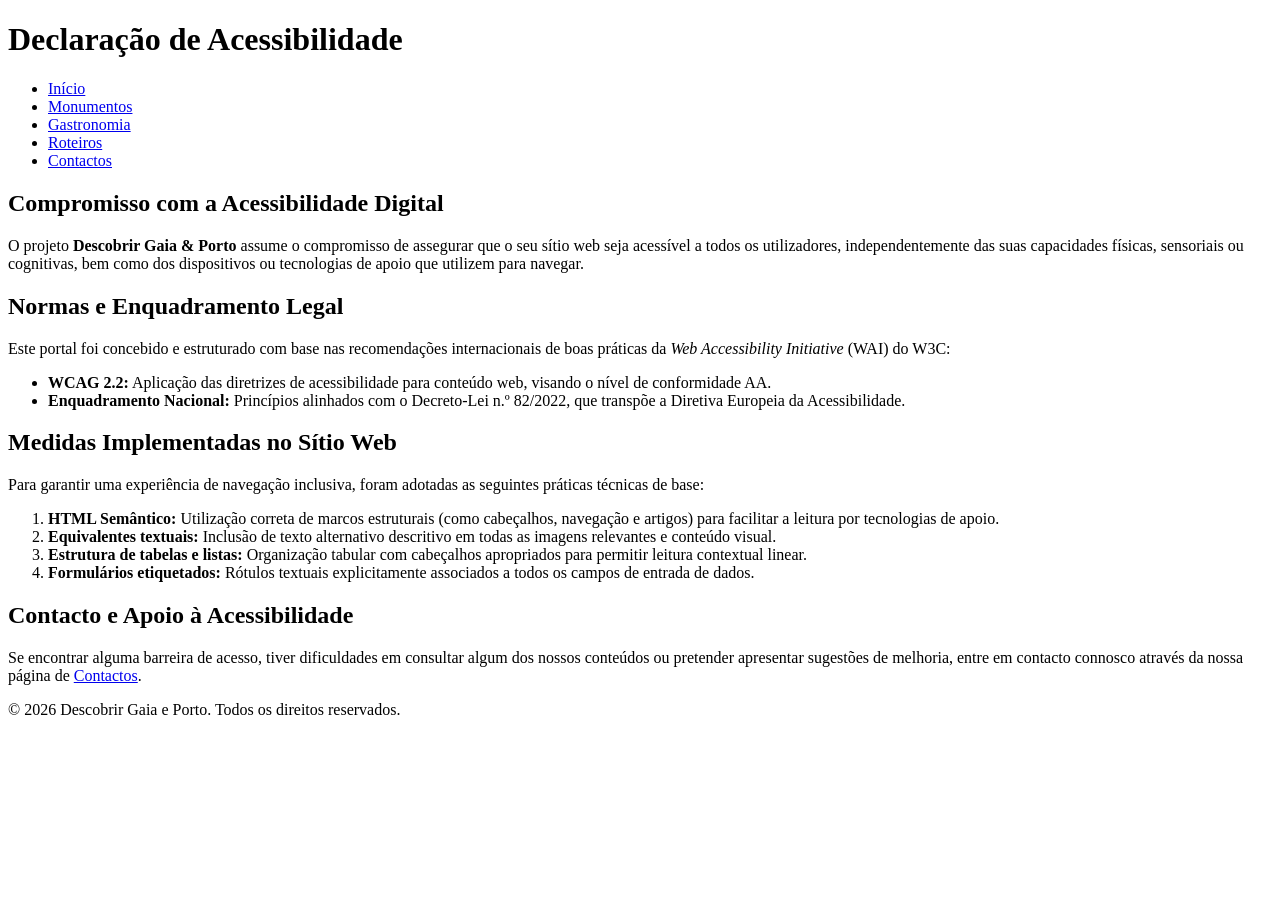
==== acessibilidade.html @ b3b3a908 ""Atualização das páginas"" ====
<!DOCTYPE html>
<html lang="pt">
<head>
  <meta charset="UTF-8">
  <meta name="viewport" content="width=device-width, initial-scale=1.0">
  <title>Descobrir Gaia e Porto - Declaração de Acessibilidade</title>
</head>
<body>

  <!-- Cabecalho principal e navegacao global -->
  <header>
    <h1>Declaração de Acessibilidade</h1>
    <nav>
      <ul>
        <li><a href="index.html">Início</a></li>
        <li><a href="monumentos.html">Monumentos</a></li>
        <li><a href="gastronomia.html">Gastronomia</a></li>
        <li><a href="roteiros.html">Roteiros</a></li>
        <li><a href="contactos.html">Contactos</a></li>
      </ul>
    </nav>
  </header>

  <!-- Conteudo principal da pagina -->
  <main>

    
    <section>
      <h2>Compromisso com a Acessibilidade Digital</h2>
      <p>
        O projeto <strong>Descobrir Gaia &amp; Porto</strong> assume o compromisso de assegurar
        que o seu sítio web seja acessível a todos os utilizadores, independentemente das suas
        capacidades físicas, sensoriais ou cognitivas, bem como dos dispositivos ou tecnologias
        de apoio que utilizem para navegar.
      </p>
    </section>

    <!-- Normas e Enquadramento Legal -->
    <article>
      <h2>Normas e Enquadramento Legal</h2>
      <p>
        Este portal foi concebido e estruturado com base nas recomendações internacionais
        de boas práticas da <em>Web Accessibility Initiative</em> (WAI) do W3C:
      </p>
      <ul>
        <li><strong>WCAG 2.2:</strong> Aplicação das diretrizes de acessibilidade para conteúdo web, visando o nível de conformidade AA.</li>
        <li><strong>Enquadramento Nacional:</strong> Princípios alinhados com o Decreto-Lei n.º 82/2022, que transpõe a Diretiva Europeia da Acessibilidade.</li>
      </ul>
    </article>

    <!-- Medidas tecnicas -->
    <article>
      <h2>Medidas Implementadas no Sítio Web</h2>
      <p>
        Para garantir uma experiência de navegação inclusiva, foram adotadas as seguintes práticas técnicas de base:
      </p>
      <ol>
        <li><strong>HTML Semântico:</strong> Utilização correta de marcos estruturais (como cabeçalhos, navegação e artigos) para facilitar a leitura por tecnologias de apoio.</li>
        <li><strong>Equivalentes textuais:</strong> Inclusão de texto alternativo descritivo em todas as imagens relevantes e conteúdo visual.</li>
        <li><strong>Estrutura de tabelas e listas:</strong> Organização tabular com cabeçalhos apropriados para permitir leitura contextual linear.</li>
        <li><strong>Formulários etiquetados:</strong> Rótulos textuais explicitamente associados a todos os campos de entrada de dados.</li>
      </ol>
    </article>

    <!-- Contactos -->
    <section>
      <h2>Contacto e Apoio à Acessibilidade</h2>
      <p>
        Se encontrar alguma barreira de acesso, tiver dificuldades em consultar algum dos nossos
        conteúdos ou pretender apresentar sugestões de melhoria, entre em contacto connosco
        através da nossa página de <a href="contactos.html">Contactos</a>.
      </p>
    </section>

  </main>

  <!-- Rodape do site -->
  <footer>
    <p>&copy; 2026 Descobrir Gaia e Porto. Todos os direitos reservados.</p>
  </footer>

</body>
</html>
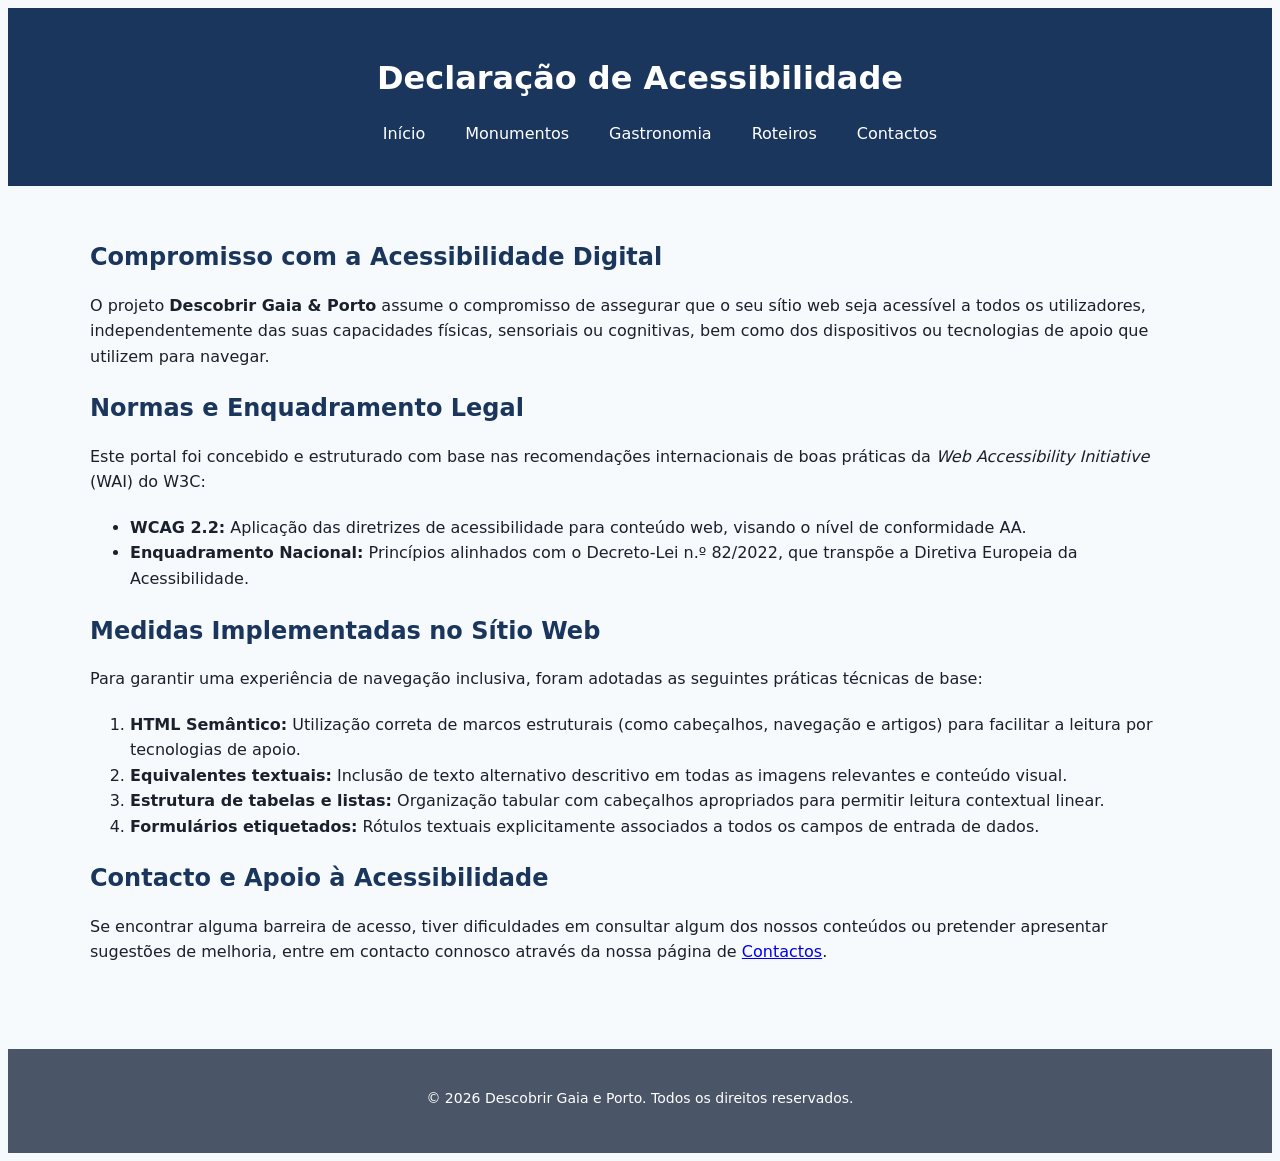
==== commit 2db9e518: ""criação da página estilos.css"" ====
--- a/acessibilidade.html
+++ b/acessibilidade.html
@@ -4,6 +4,7 @@
   <meta charset="UTF-8">
   <meta name="viewport" content="width=device-width, initial-scale=1.0">
   <title>Descobrir Gaia e Porto - Declaração de Acessibilidade</title>
+  <link rel="stylesheet" href="estilos.css">
 </head>
 <body>
 
--- a/estilos.css
+++ b/estilos.css
@@ -0,0 +1,177 @@
+/* 
+   Descobrir Gaia & Porto — Folha de Estilos Principal 
+   Etapa 3 (E3) — CSS Base, Identidade Visual e Acessibilidade
+*/
+
+/* 1. Variáveis Globais (:root) — Paleta de Cores e Tipografia */
+:root {
+  --cor-primaria: #1A365D;      /* Azul Douro */
+  --cor-secundaria: #975A16;    /* Dourado Vinho do Porto */
+  --cor-fundo: #F7FAFC;         /* Fundo Neutro Suave */
+  --cor-texto: #1A202C;         /* Grafite Escuro */
+  --cor-granito: #4A5568;       /* Cinzento Granito */
+  --cor-branca: #FFFFFF;        /* Branco Puro */
+  
+  --fonte-principal: system-ui, -apple-system, "Segoe UI", Roboto, Arial, sans-serif;
+  --raio-borda: 12px;           /* Cantos arredondados */
+}
+
+/* 2. Reset Básico e Estrutura Geral (Regras 1 a 3) */
+*⁠ {
+  box-sizing: border-box;
+  margin: 0;
+  padding: 0;
+}
+
+body {
+  font-family: var(--fonte-principal);
+  background-color: var(--cor-fundo);
+  color: var(--cor-texto);
+  line-height: 1.6;
+}
+
+main {
+  max-width: 1100px;
+  margin: 0 auto;
+  padding: 2rem 1rem;
+}
+
+/* 3. Cabeçalho e Navegação Global (Regras 4 a 7) */
+header {
+  background-color: var(--cor-primaria);
+  color: var(--cor-branca);
+  padding: 1.5rem 1rem;
+  text-align: center;
+}
+
+nav ul {
+  list-style: none;
+  display: flex;
+  justify-content: center;
+  gap: 1.5rem;
+  margin-top: 1rem;
+  flex-wrap: wrap;
+}
+
+nav a {
+  color: var(--cor-branca);
+  text-decoration: none;
+  font-weight: 500;
+  padding: 0.25rem 0.5rem;
+  transition: color 0.2s ease, border-color 0.2s ease;
+}
+
+nav a:hover,
+nav a:focus {
+  color: var(--cor-branca);
+  border-bottom: 2px solid var(--cor-secundaria);
+}
+
+/* 4. Tipografia e Títulos (Regras 8 a 10) */
+h1 {
+  font-size: 2rem;
+  margin-bottom: 0.5rem;
+}
+
+h2 {
+  font-size: 1.5rem;
+  color: var(--cor-primaria);
+  margin-bottom: 1rem;
+}
+
+p {
+  margin-bottom: 1.25rem;
+}
+
+/* 5. Elementos Multimédia e Imagens (Regra 11) */
+img {
+  max-width: 100%;
+  height: auto;
+  display: block;
+  border-radius: var(--raio-borda);
+  box-shadow: 0 4px 12px rgba(0, 0, 0, 0.12);
+  margin: 1.5rem auto;
+}
+
+/* 6. Tabelas de Conteúdo (Regras 12 e 13) */
+
+caption {
+  font-size: 1.5rem;
+  display: table-caption;
+  text-align: -webkit-center;
+  unicode-bidi: isolate;
+}
+
+
+table {
+  width: 100%;
+  border-collapse: collapse;
+  margin: 1.5rem 0;
+  background-color: var(--cor-branca);
+  border-radius: var(--raio-borda);
+  overflow: hidden;
+}
+
+th, td {
+  padding: 0.75rem 1rem;
+  text-align: left;
+  border-bottom: 1px solid #E2E8F0;
+}
+
+th {
+  background-color: var(--cor-primaria);
+  color: var(--cor-branca);
+}
+
+/* 7. Formulários e Acessibilidade de Foco (Regras 14 a 16) */
+form {
+  background-color: var(--cor-branca);
+  padding: 1.5rem;
+  border-radius: var(--raio-borda);
+  margin: 1.5rem 0;
+}
+
+input, select, textarea, button {
+  font-family: inherit;
+  font-size: 1rem;
+  padding: 0.5rem 0.75rem;
+  border: 1px solid var(--cor-granito);
+  border-radius: 6px;
+  width: 100%;
+  margin-top: 0.25rem;
+  margin-bottom: 1rem;
+}
+
+/* Indicador de foco nítido para navegação por teclado (WCAG 2.2) */
+input:focus, select:focus, textarea:focus, button:focus, a:focus {
+  outline: 2px solid var(--cor-primaria);
+  outline-offset: 2px;
+}
+
+button {
+  background-color: var(--cor-primaria);
+  color: var(--cor-branca);
+  border: none;
+  font-weight: 600;
+  cursor: pointer;
+  transition: opacity 0.2s ease;
+}
+
+button:hover {
+  opacity: 0.9;
+}
+
+/* 8. Rodapé (Regra 17) */
+footer {
+  background-color: var(--cor-granito);
+  color: var(--cor-branca);
+  text-align: center;
+  padding: 1.5rem 1rem;
+  font-size: 0.875rem;
+  margin-top: 2rem;
+}
+
+footer a {
+  color: var(--cor-branca);
+  text-decoration: underline;
+}
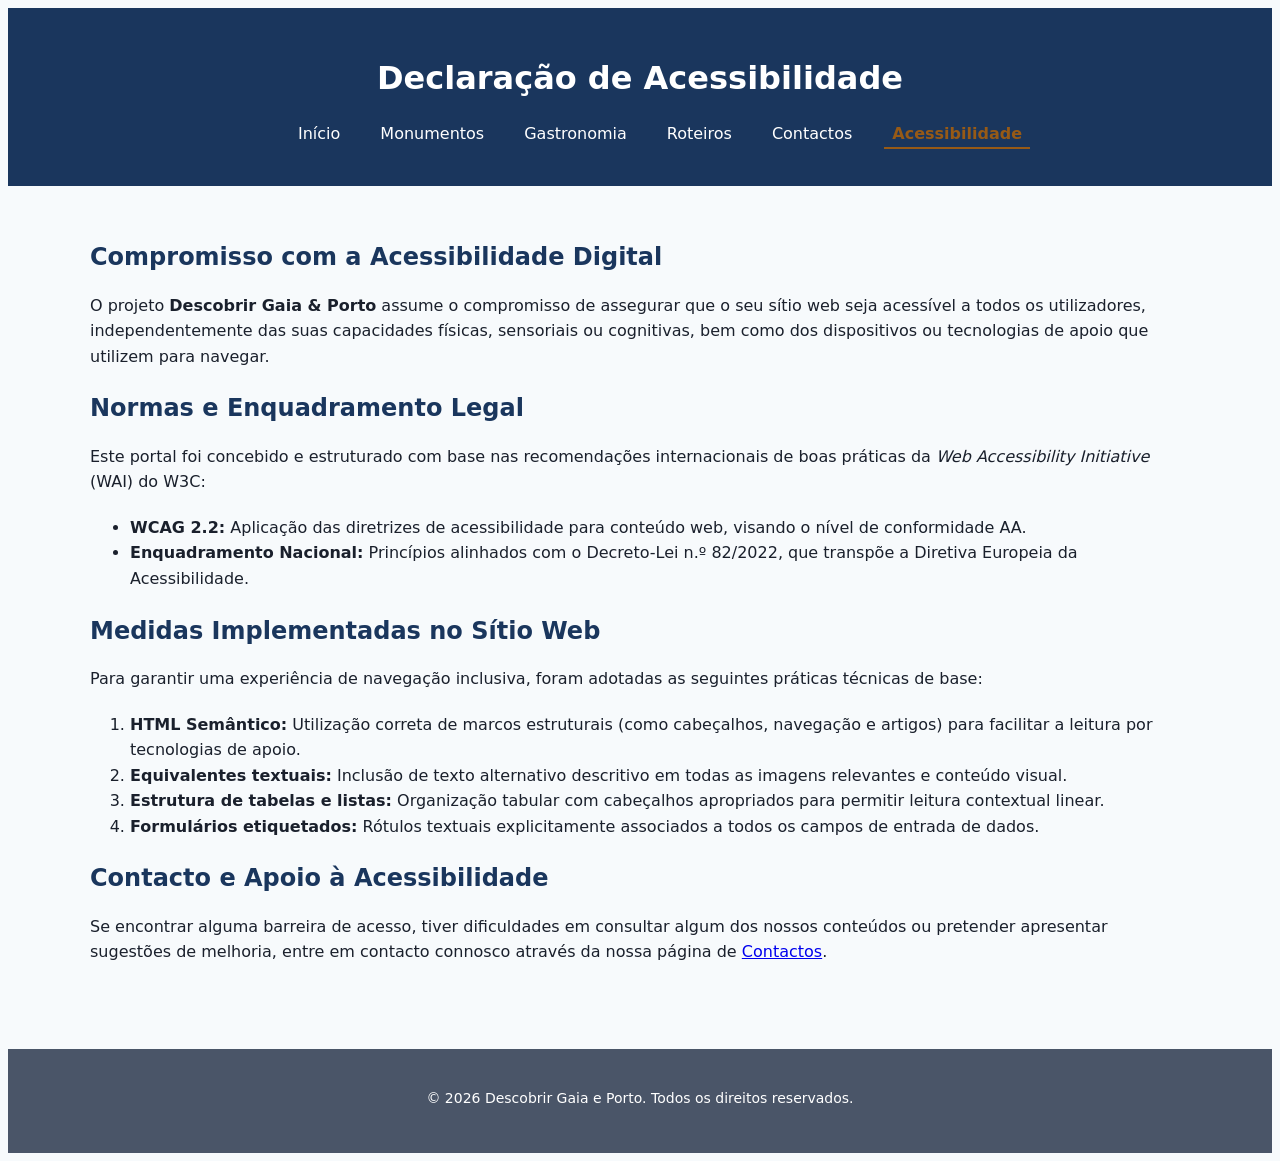
==== commit 89ec8f35: ""alterações nas páginas"" ====
--- a/acessibilidade.html
+++ b/acessibilidade.html
@@ -18,6 +18,7 @@
         <li><a href="gastronomia.html">Gastronomia</a></li>
         <li><a href="roteiros.html">Roteiros</a></li>
         <li><a href="contactos.html">Contactos</a></li>
+        <li><a href="acessibilidade.html" class="ativo" aria-current="page">Acessibilidade</a></li>
       </ul>
     </nav>
   </header>
--- a/estilos.css
+++ b/estilos.css
@@ -64,6 +64,11 @@
 nav a:hover,
 nav a:focus {
   color: var(--cor-branca);
+  border-bottom: 2px solid var(--cor-secundaria);
+}
+nav a.ativo {
+  color: var(--cor-secundaria);
+  font-weight: 700;
   border-bottom: 2px solid var(--cor-secundaria);
 }
 
@@ -148,6 +153,16 @@
   outline-offset: 2px;
 }
 
+input[type="checkbox"] {
+    width: auto;
+    margin-top: 0;
+    margin-right: 0.5rem;
+    margin-bottom: 0;
+    vertical-align: middle;
+    display: inline-block;
+}
+
+
 button {
   background-color: var(--cor-primaria);
   color: var(--cor-branca);
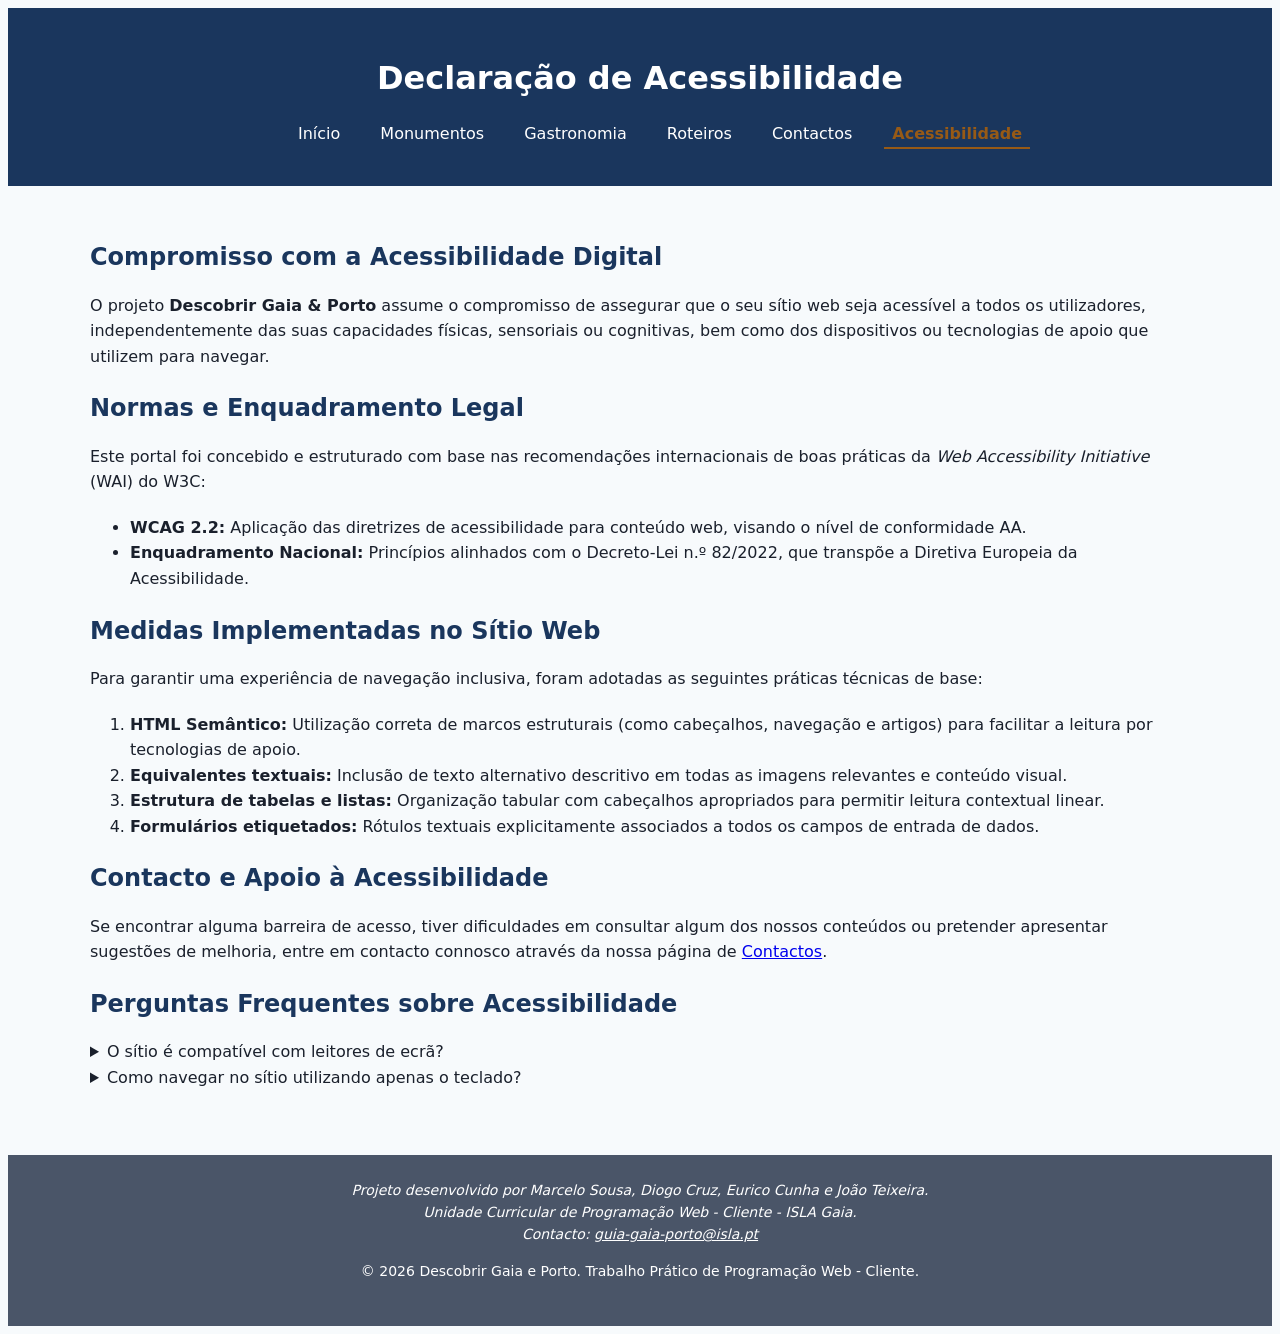
==== commit 69408c50: ""adição de elementos semânticos HTML"" ====
--- a/acessibilidade.html
+++ b/acessibilidade.html
@@ -8,7 +8,7 @@
 </head>
 <body>
 
-  <!-- Cabecalho principal e navegacao global -->
+  
   <header>
     <h1>Declaração de Acessibilidade</h1>
     <nav>
@@ -23,7 +23,7 @@
     </nav>
   </header>
 
-  <!-- Conteudo principal da pagina -->
+  
   <main>
 
     
@@ -37,7 +37,7 @@
       </p>
     </section>
 
-    <!-- Normas e Enquadramento Legal -->
+    
     <article>
       <h2>Normas e Enquadramento Legal</h2>
       <p>
@@ -74,11 +74,30 @@
       </p>
     </section>
 
+    <section>
+      <h2>Perguntas Frequentes sobre Acessibilidade</h2>
+  
+      <details>
+      <summary>O sítio é compatível com leitores de ecrã?</summary>
+      <p>Sim, todo o código foi estruturado com marcação semântica HTML5 e atributos ARIA para garantir leitura por tecnologias de apoio.</p>
+      </details>
+
+      <details>
+      <summary>Como navegar no sítio utilizando apenas o teclado?</summary>
+      <p>Utilize a tecla <kbd>Tab</kbd> para avançar entre links e botões, <kbd>Shift</kbd> + <kbd>Tab</kbd> para recuar e <kbd>Enter</kbd> para ativar.</p>
+      </details>
+    </section>
+
   </main>
 
-  <!-- Rodape do site -->
+  
   <footer>
-    <p>&copy; 2026 Descobrir Gaia e Porto. Todos os direitos reservados.</p>
+        <address>
+            Projeto desenvolvido por Marcelo Sousa, Diogo Cruz, Eurico Cunha e João Teixeira.<br>
+            Unidade Curricular de Programação Web - Cliente - ISLA Gaia.<br>
+            Contacto: <a href="mailto:guia-gaia-porto@isla.pt">guia-gaia-porto@isla.pt</a>
+        </address>
+        <p>&copy; 2026 Descobrir Gaia e Porto. Trabalho Prático de Programação Web - Cliente.</p>
   </footer>
 
 </body>
--- a/estilos.css
+++ b/estilos.css
@@ -17,7 +17,7 @@
 }
 
 /* 2. Reset Básico e Estrutura Geral (Regras 1 a 3) */
-*⁠ {
+* ⁠{
   box-sizing: border-box;
   margin: 0;
   padding: 0;
@@ -103,7 +103,7 @@
 caption {
   font-size: 1.5rem;
   display: table-caption;
-  text-align: -webkit-center;
+  text-align: center;
   unicode-bidi: isolate;
 }
 
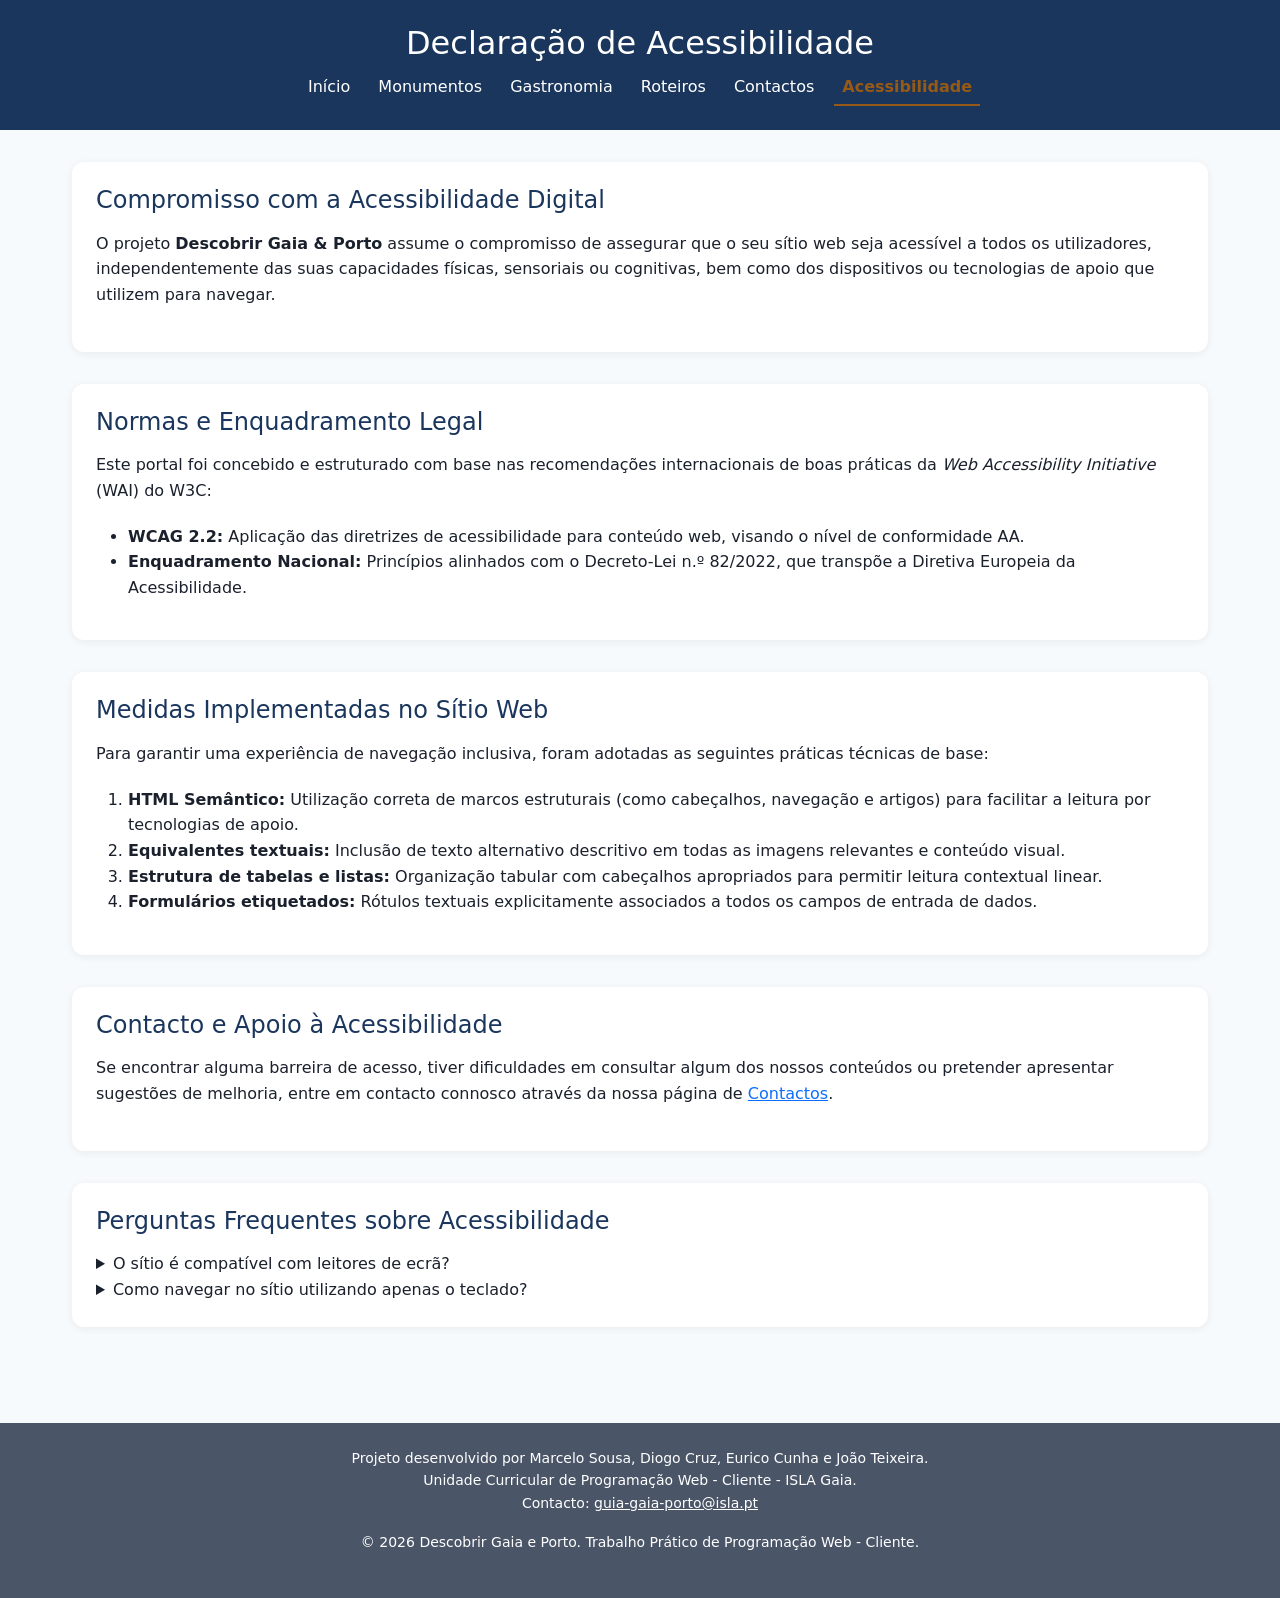
==== commit 467beb41: ""introdução do BootStrap e aplicação da grelha no monumentos e index.html"" ====
--- a/acessibilidade.html
+++ b/acessibilidade.html
@@ -4,7 +4,13 @@
   <meta charset="UTF-8">
   <meta name="viewport" content="width=device-width, initial-scale=1.0">
   <title>Descobrir Gaia e Porto - Declaração de Acessibilidade</title>
+
+  <!-- 1. CSS Oficial do Bootstrap v5.3.3 -->
+  <link href="https://cdn.jsdelivr.net/npm/bootstrap@5.3.3/dist/css/bootstrap.min.css" rel="stylesheet" integrity="sha384-QWTKZyjpPEjISv5WaRU9OFeRpok6YctnYmDr5pNlyT2bRjXh0JMhjY6hW+ALEwIH" crossorigin="anonymous">
+
+  <!-- 2. O vosso CSS original e o futuro ficheiro de personalização do Marcelo -->
   <link rel="stylesheet" href="estilos.css">
+  <link rel="stylesheet" href="bootstrap.css">
 </head>
 <body>
 
@@ -99,6 +105,9 @@
         </address>
         <p>&copy; 2026 Descobrir Gaia e Porto. Trabalho Prático de Programação Web - Cliente.</p>
   </footer>
-
+  <!-- JS Oficial do Bootstrap v5.3.3 -->
+  <script 
+    src="https://cdn.jsdelivr.net/npm/bootstrap@5.3.3/dist/js/bootstrap.bundle.min.js" integrity="sha384-YvpcrYf0tY3lHB60NNkmXc5s9fDVZLESaAA55NDzOxhy9GkcIdslK1eN7N6jIeHz" crossorigin="anonymous">
+  </script>
 </body>
 </html>
--- a/estilos.css
+++ b/estilos.css
@@ -23,6 +23,15 @@
   padding: 0;
 }
 
+/* Espaçamento consistente para secções e artigos */
+section, article {
+  margin-bottom: 2rem;
+  padding: 1.5rem;
+  background-color: var(--cor-branca);
+  border-radius: var(--raio-borda);
+  box-shadow: 0 2px 8px rgba(0, 0, 0, 0.06);
+}
+
 body {
   font-family: var(--fonte-principal);
   background-color: var(--cor-fundo);
@@ -70,6 +79,32 @@
   color: var(--cor-secundaria);
   font-weight: 700;
   border-bottom: 2px solid var(--cor-secundaria);
+}
+
+/* Personalização da Caixa do Índice do Artigo */
+nav[aria-label="Índice do Artigo"] {
+  background-color: #F8FAFC;         /* Fundo cinza muito claro */
+  padding: 1.25rem 1.5rem;
+  border-left: 4px solid var(--cor-primaria); /* Barra lateral a Azul Douro */
+  border-radius: 6px;
+  margin: 1.5rem 0;
+}
+
+nav[aria-label="Índice do Artigo"] h3 {
+  color: var(--cor-primaria);       /* Azul Douro #1A365D */
+  margin-bottom: 0.75rem;
+}
+
+nav[aria-label="Índice do Artigo"] ol li a {
+  color: var(--cor-primaria);       /* Cor das ligações do índice */
+  text-decoration: none;
+  font-weight: 500;
+}
+
+nav[aria-label="Índice do Artigo"] ol li a:hover,
+nav[aria-label="Índice do Artigo"] ol li a:focus {
+  color: #975A16;                   /* Dourado ao passar o rato ou focar */
+  text-decoration: underline;
 }
 
 /* 4. Tipografia e Títulos (Regras 8 a 10) */
@@ -109,73 +144,142 @@
 
 
 table {
-  width: 100%;
-  border-collapse: collapse;
+ width: 100%;
+  border-collapse: separate;
+  border-spacing: 0;
   margin: 1.5rem 0;
   background-color: var(--cor-branca);
   border-radius: var(--raio-borda);
   overflow: hidden;
+  box-shadow: 0 2px 8px rgba(0, 0, 0, 0.08);
 }
 
 th, td {
-  padding: 0.75rem 1rem;
+  padding: 1rem 1.25rem;
   text-align: left;
   border-bottom: 1px solid #E2E8F0;
 }
 
 th {
-  background-color: var(--cor-primaria);
-  color: var(--cor-branca);
+  background-color: var(--cor-primaria); /* Azul Douro #1A365D */
+  color: var(--cor-branca);
+  font-weight: 600;
+  text-transform: uppercase;
+  font-size: 0.875rem;
+  letter-spacing: 0.05em;
+}
+
+/* Efeito Zébra alternado para facilitar a leitura */
+tbody tr:nth-child(even) {
+  background-color: #F8FAFC;
+}
+
+/* Destaque ao passar o rato na tabela */
+tbody tr:hover {
+  background-color: #EDF2F7;
+}
+
+/* Retira a borda do último elemento */
+tbody tr:last-child td {
+  border-bottom: none;
 }
 
 /* 7. Formulários e Acessibilidade de Foco (Regras 14 a 16) */
 form {
+  max-width: 900px;           
+  margin: 2rem auto;          /* Centra na página */
+  padding: 1.5rem 2rem;       /* Reduz a margem/espaço interno */
   background-color: var(--cor-branca);
-  padding: 1.5rem;
   border-radius: var(--raio-borda);
-  margin: 1.5rem 0;
-}
-
-input, select, textarea, button {
+  border: 1px solid #E2E8F0;
+  box-shadow: 0 4px 12px rgba(0, 0, 0, 0.05);
+}
+
+/* Espaçamento uniforme entre rótulos e campos */
+form label {
+  display: block;
+  font-weight: 600;
+  color: var(--cor-primaria);
+  margin-top: 1rem;           /* Distância constante em relação ao campo anterior */
+  margin-bottom: 0.35rem;     /* Distância constante em relação à caixa de texto abaixo */
+}
+
+/* Garante que o primeiro label não ganha margem no topo */
+form label:first-of-type {
+  margin-top: 0;
+}
+
+/* Caixas de texto e seleções com 100% de largura */
+input[type="text"],
+input[type="email"],
+input[type="tel"],
+input[type="date"],
+input[type="number"],
+select,
+textarea {
+  width: 100%;
+  box-sizing: border-box;
+  padding: 0.65rem 0.85rem;
   font-family: inherit;
   font-size: 1rem;
-  padding: 0.5rem 0.75rem;
-  border: 1px solid var(--cor-granito);
-  border-radius: 6px;
-  width: 100%;
-  margin-top: 0.25rem;
-  margin-bottom: 1rem;
-}
-
-/* Indicador de foco nítido para navegação por teclado (WCAG 2.2) */
-input:focus, select:focus, textarea:focus, button:focus, a:focus {
+  border: 2px solid #CBD5E0;
+  border-radius: 8px;
+  background-color: var(--cor-fundo);
+  color: var(--cor-texto);
+  margin-bottom: 0;           /* Espaçamento gerido apenas pelas margens do label */
+  transition: border-color 0.2s ease, box-shadow 0.2s ease;
+}
+/* Foco interativo e acessível (WCAG 2.2) */
+input:focus,
+select:focus,
+textarea:focus {
+  border-color: var(--cor-primaria);
   outline: 2px solid var(--cor-primaria);
   outline-offset: 2px;
-}
-
-input[type="checkbox"] {
-    width: auto;
-    margin-top: 0;
-    margin-right: 0.5rem;
-    margin-bottom: 0;
-    vertical-align: middle;
-    display: inline-block;
-}
-
-
-button {
+  background-color: var(--cor-branca);
+}
+
+/* Botão de envio formatado com a cor primária */
+button, input[type="submit"] {
+  display: inline-block;
   background-color: var(--cor-primaria);
   color: var(--cor-branca);
+  font-weight: 700;
+  padding: 0.85rem 1.75rem;
   border: none;
-  font-weight: 600;
+  border-radius: 8px;
   cursor: pointer;
-  transition: opacity 0.2s ease;
-}
-
-button:hover {
-  opacity: 0.9;
-}
-
+  font-size: 1rem;
+  transition: background-color 0.2s ease, transform 0.1s ease;
+}
+
+button:hover, input[type="submit"]:hover {
+  background-color: #102A43; /* Tom de azul ligeiramente mais escuro */
+}
+
+button:active, input[type="submit"]:active {
+  transform: scale(0.98);
+}
+/* Força a checkbox e o texto a ficarem na mesma linha horizontal */
+form label.campo-checkbox {
+  display: flex !important;       /* Garante alinhamento na mesma linha */
+  flex-direction: row;            /* Coloca a caixinha antes do texto */
+  align-items: center;            /* Centra a caixinha verticalmente em relação à frase */
+  gap: 0.6rem;                    
+  margin-top: 1.5rem;
+  margin-bottom: 1.5rem;
+  font-weight: normal;            
+  cursor: pointer;
+}
+
+/* Tamanho e ajuste da caixa de verificação */
+form label.campo-checkbox input[type="checkbox"] {
+  width: 1.2rem !important;       
+  height: 1.2rem !important;
+  margin: 0 !important;           
+  cursor: pointer;
+  accent-color: var(--cor-primaria); /* Cor do visto a Azul Douro */
+}
 /* 8. Rodapé (Regra 17) */
 footer {
   background-color: var(--cor-granito);
@@ -189,4 +293,124 @@
 footer a {
   color: var(--cor-branca);
   text-decoration: underline;
-}+}
+
+/* 
+  Mobile-First, Acessibilidade e Responsividade
+*/
+
+/* 1. Estilos Base (Mobile-First: por defeito para telemóveis a partir de 360px) */
+html, body {
+  overflow-x: hidden; /* Garante que não há scroll horizontal a 360px */
+}
+
+/* Requisito E5 (Ponto 5): Alvos de toque com pelo menos 24x24px CSS */
+a, 
+button, 
+input[type="checkbox"], 
+input[type="radio"], 
+select,
+.btn {
+  min-width: 24px;
+  min-height: 24px;
+  display: inline-flex;
+  align-items: center;
+  justify-content: center;
+  box-sizing: border-box;
+}
+
+/* Ponto de Rutura 1 — Ecrãs Médios / Tablets */
+@media (min-width: 481px) {
+  body {
+    font-size: 1rem;
+  }
+}
+
+/* Ponto de Rutura 2 — Desktops / Portáteis */
+@media (min-width: 769px) {
+  main {
+    padding: 2rem;
+  }
+}
+
+/* Ponto de Rutura 3 — Ecrãs Largos (1280px+) */
+@media (min-width: 1025px) {
+  main {
+    max-width: 1200px;
+    margin: 0 auto;
+  }
+}
+
+/* 
+  FLEXBOX NA NAVEGAÇÃO E CSS GRID
+*/
+
+/* --- Flexbox no Menu de Navegação (<nav>) --- */
+/* Em Mobile: os links do menu ficam empilhados em coluna */
+nav ul {
+  display: flex;
+  flex-direction: column;
+  gap: 0.75rem;
+  padding: 0;
+  margin: 0;
+  list-style: none;
+}
+
+/* --- CSS Grid na Grelha de Conteúdos (.grid-cards ou .galeria) --- */
+/* Em Mobile: os cartões ficam numa única coluna */
+.grid-cards, 
+.galeria {
+  display: grid;
+  grid-template-columns: 1fr;
+  gap: 1.5rem;
+}
+
+
+/*RESPONSIVIDADE */
+
+/*  tablets (min-width 481px) */
+@media (min-width: 481px) {
+  /* Flexbox: Menu passa a linha horizontal */
+  nav ul {
+    flex-direction: row;
+    flex-wrap: wrap;
+    justify-content: center;
+  }
+
+  /* Grid: Grelha passa para 2 colunas */
+  .grid-cards, 
+  .galeria {
+    grid-template-columns: repeat(2, 1fr);
+  }
+}
+
+/*  desktops (min-width 769px) */
+@media (min-width: 769px) {
+  /* Grid: Grelha passa para 3 colunas */
+  .grid-cards, 
+  .galeria {
+    grid-template-columns: repeat(3, 1fr);
+  }
+}
+
+/* IMAGENS RESPONSIVAS E PADRONIZAÇÃO */
+
+/* Regra Global: impede que as imagens ultrapassem o ecrã */
+img {
+  max-width: 100%;
+  height: auto;
+  display: block;
+}
+
+/* Padronização exata do tamanho de todas as imagens em cartões/galerias */
+.card img, 
+.galeria img, 
+figure img,
+main img {
+  width: 100%;
+  height: auto;
+  aspect-ratio: 16 / 9;
+  object-fit: cover;
+  object-position: center;
+  border-radius: 8px;
+}
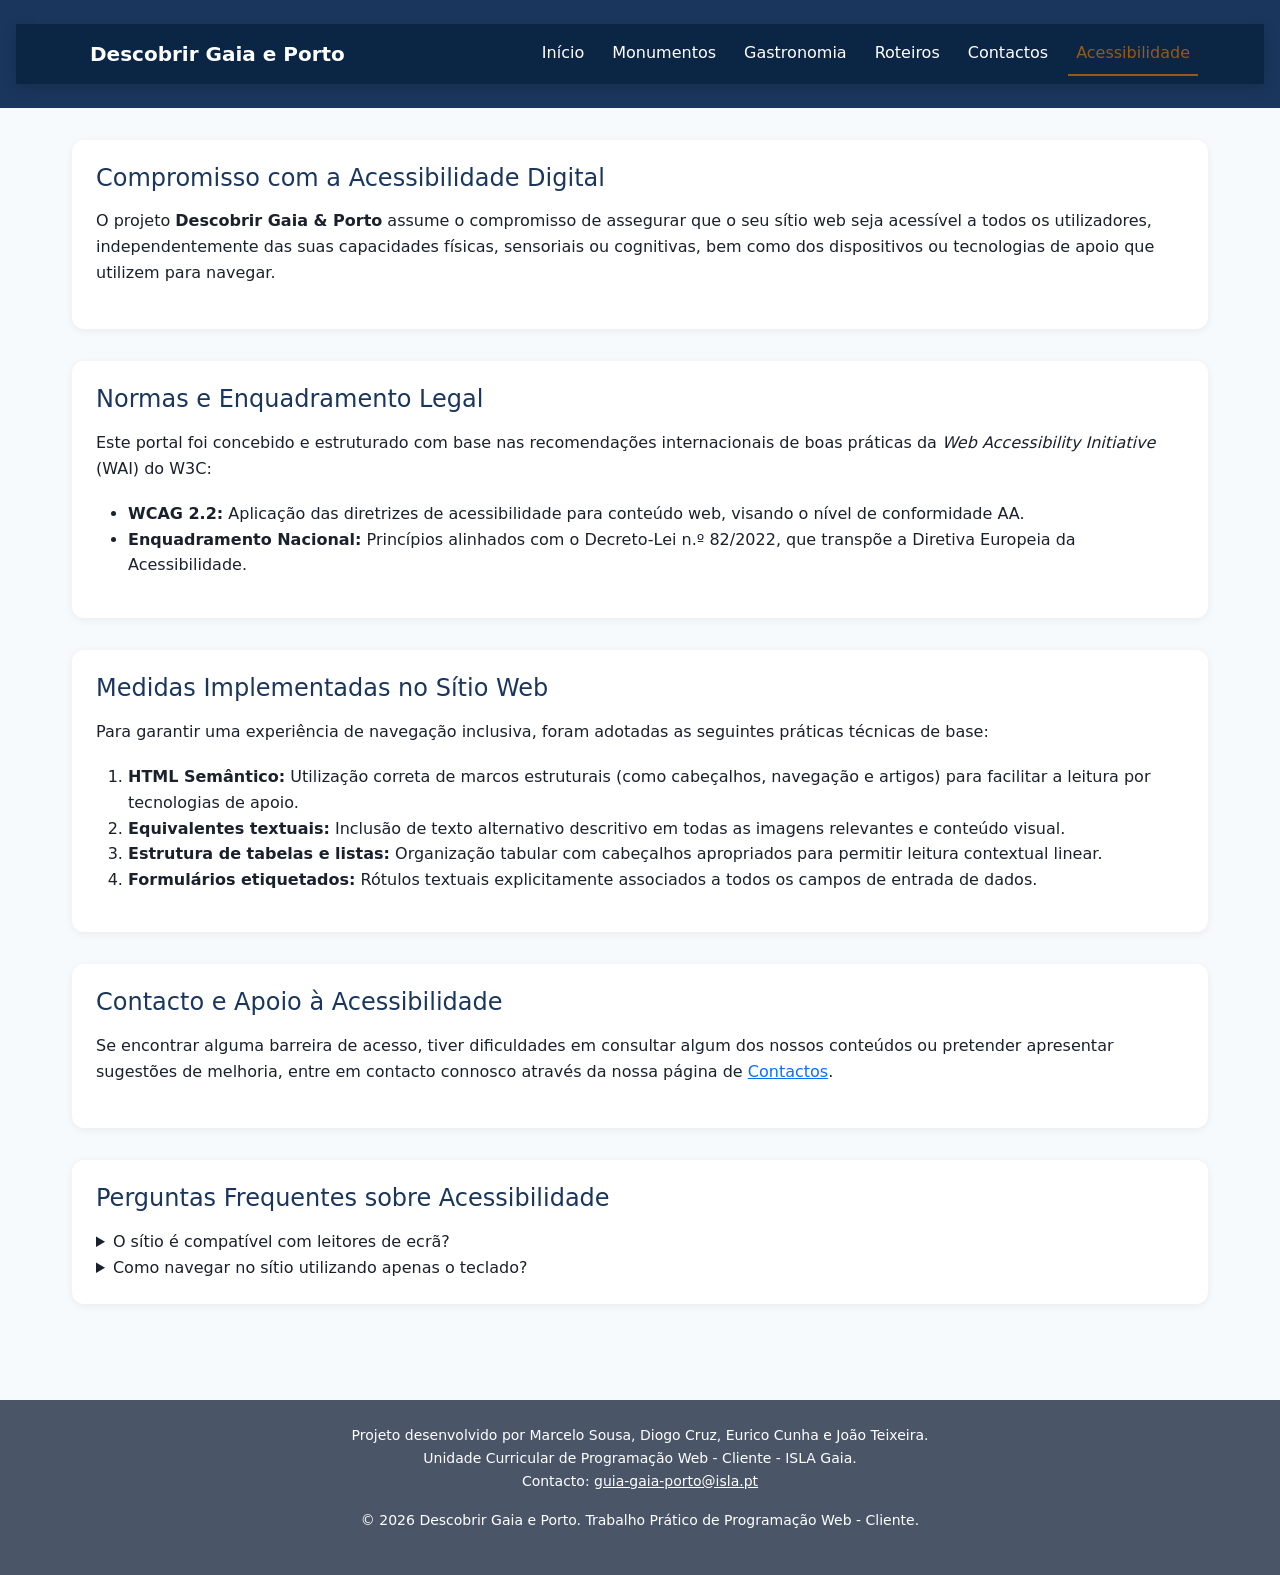
==== commit e590d6e5: ""componentes Bootstrap e personalizacoes"" ====
--- a/acessibilidade.html
+++ b/acessibilidade.html
@@ -16,16 +16,23 @@
 
   
   <header>
-    <h1>Declaração de Acessibilidade</h1>
-    <nav>
-      <ul>
-        <li><a href="index.html">Início</a></li>
-        <li><a href="monumentos.html">Monumentos</a></li>
-        <li><a href="gastronomia.html">Gastronomia</a></li>
-        <li><a href="roteiros.html">Roteiros</a></li>
-        <li><a href="contactos.html">Contactos</a></li>
-        <li><a href="acessibilidade.html" class="ativo" aria-current="page">Acessibilidade</a></li>
-      </ul>
+    <nav class="navbar navbar-expand-lg navbar-dark navbar-custom">
+        <div class="container">
+            <a class="navbar-brand fw-bold" href="index.html">Descobrir Gaia e Porto</a>
+            <button class="navbar-toggler" type="button" data-bs-toggle="collapse" data-bs-target="#menuPrincipal" aria-controls="menuPrincipal" aria-expanded="false" aria-label="Alternar navegação">
+                <span class="navbar-toggler-icon"></span>
+            </button>
+            <div class="collapse navbar-collapse" id="menuPrincipal">
+                <ul class="navbar-nav ms-auto mb-2 mb-lg-0">
+                    <li class="nav-item"><a class="nav-link" href="index.html">Início</a></li>
+                    <li class="nav-item"><a class="nav-link" href="monumentos.html">Monumentos</a></li>
+                    <li class="nav-item"><a class="nav-link" href="gastronomia.html">Gastronomia</a></li>
+                    <li class="nav-item"><a class="nav-link" href="roteiros.html">Roteiros</a></li>
+                    <li class="nav-item"><a class="nav-link" href="contactos.html">Contactos</a></li>
+                    <li class="nav-item"><a class="nav-link active" aria-current="page" href="acessibilidade.html">Acessibilidade</a></li>
+                </ul>
+            </div>
+        </div>
     </nav>
   </header>
 
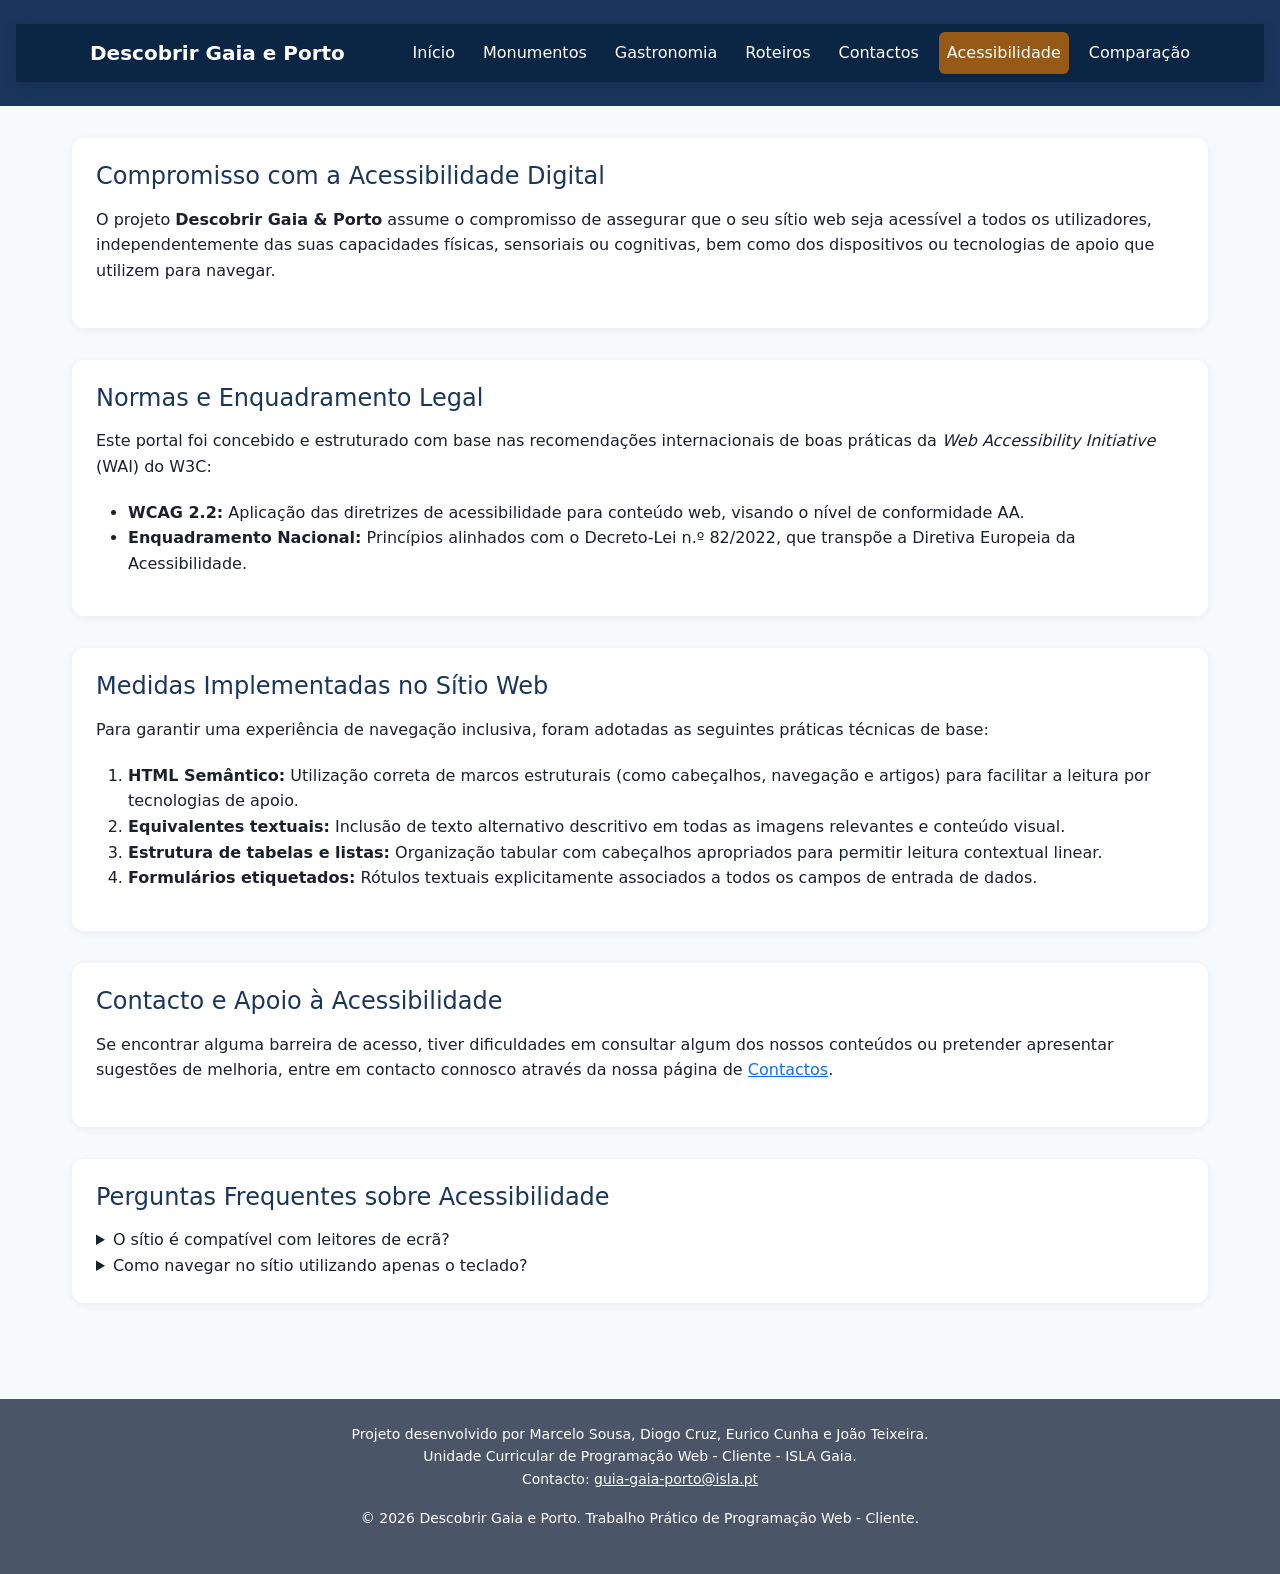
==== commit b19691fc: ""criacao da pagina comparacao.html"" ====
--- a/acessibilidade.html
+++ b/acessibilidade.html
@@ -8,9 +8,9 @@
   <!-- 1. CSS Oficial do Bootstrap v5.3.3 -->
   <link href="https://cdn.jsdelivr.net/npm/bootstrap@5.3.3/dist/css/bootstrap.min.css" rel="stylesheet" integrity="sha384-QWTKZyjpPEjISv5WaRU9OFeRpok6YctnYmDr5pNlyT2bRjXh0JMhjY6hW+ALEwIH" crossorigin="anonymous">
 
-  <!-- 2. O vosso CSS original e o futuro ficheiro de personalização do Marcelo -->
+  <!-- 2. O vosso CSS original e o futuro ficheiro de personalização -->
   <link rel="stylesheet" href="estilos.css">
-  <link rel="stylesheet" href="bootstrap.css">
+  <link rel="stylesheet" href="bootstrap-custom.css">
 </head>
 <body>
 
@@ -30,6 +30,7 @@
                     <li class="nav-item"><a class="nav-link" href="roteiros.html">Roteiros</a></li>
                     <li class="nav-item"><a class="nav-link" href="contactos.html">Contactos</a></li>
                     <li class="nav-item"><a class="nav-link active" aria-current="page" href="acessibilidade.html">Acessibilidade</a></li>
+                    <li class="nav-item"><a class="nav-link" href="comparacao.html">Comparação</a></li>
                 </ul>
             </div>
         </div>
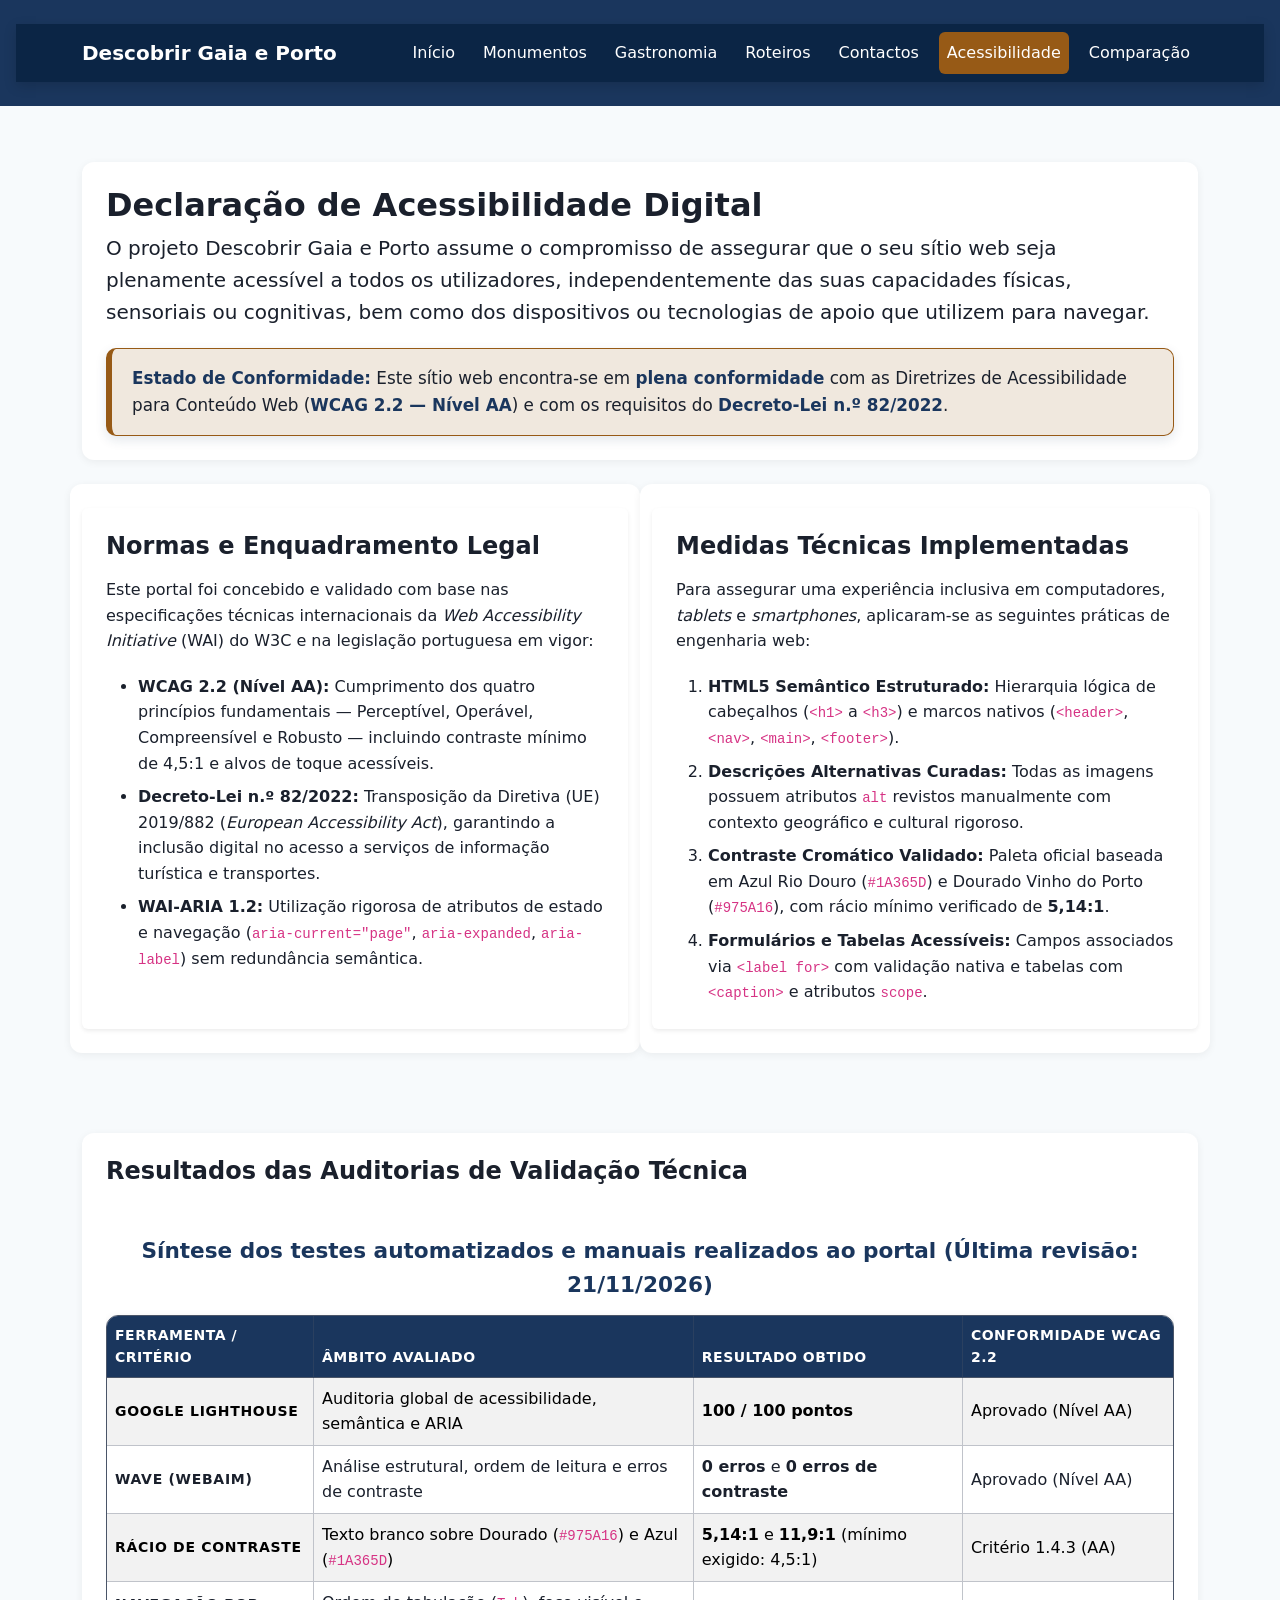
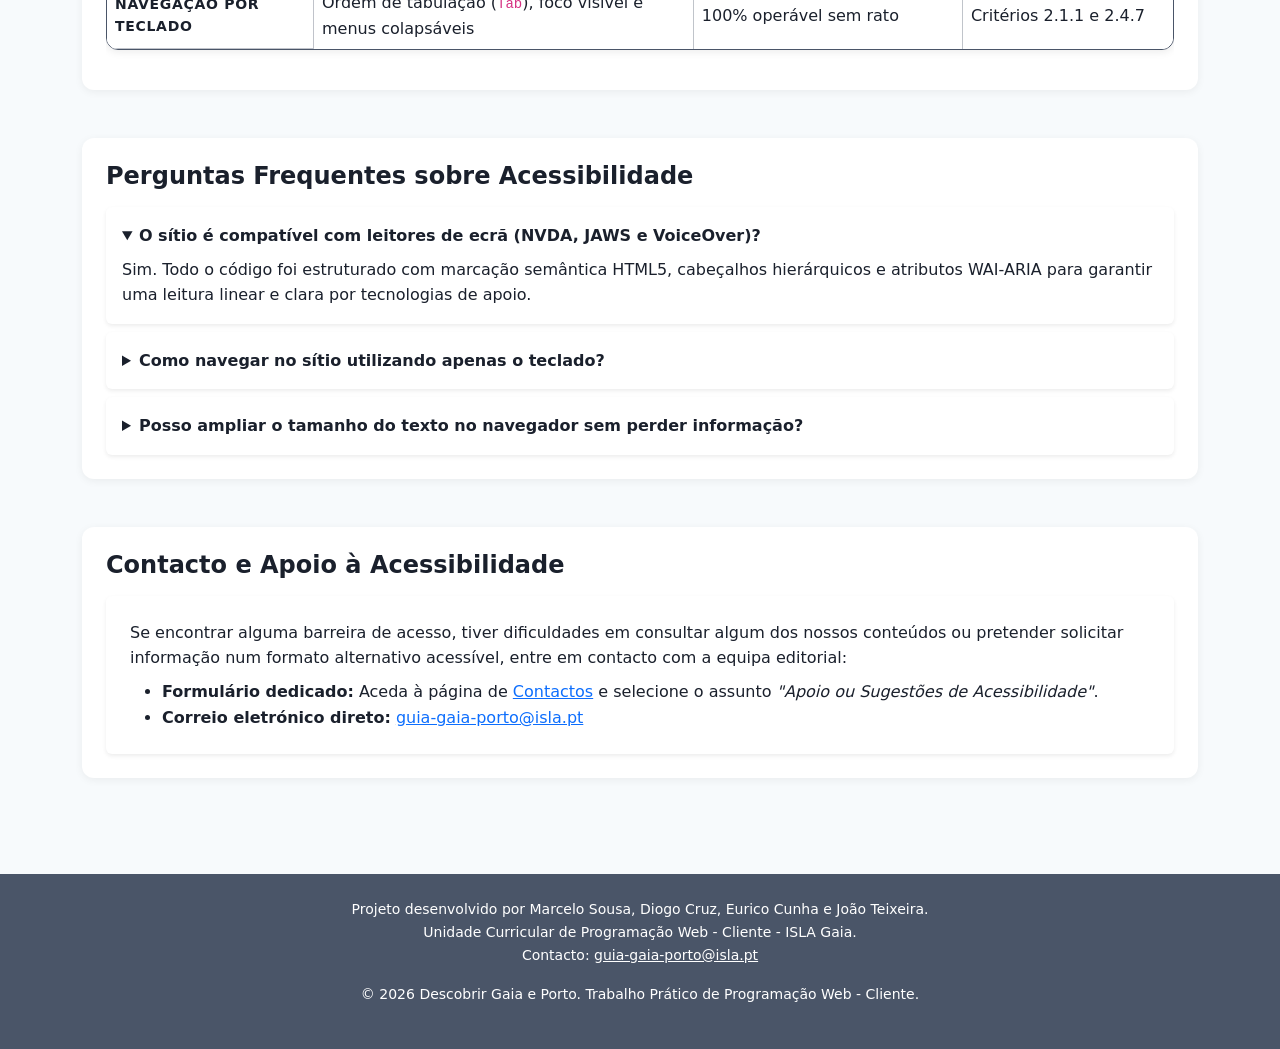
==== commit fd1d7aff: ""Conclusão das paginas"" ====
--- a/acessibilidade.html
+++ b/acessibilidade.html
@@ -3,22 +3,22 @@
 <head>
   <meta charset="UTF-8">
   <meta name="viewport" content="width=device-width, initial-scale=1.0">
+  <meta name="description" content="Declaração de acessibilidade digital do portal Descobrir Gaia e Porto: conformidade WCAG 2.2 AA, Decreto-Lei n.º 82/2022, métricas de contraste e auditorias Lighthouse e WAVE.">
   <title>Descobrir Gaia e Porto - Declaração de Acessibilidade</title>
 
   <!-- 1. CSS Oficial do Bootstrap v5.3.3 -->
   <link href="https://cdn.jsdelivr.net/npm/bootstrap@5.3.3/dist/css/bootstrap.min.css" rel="stylesheet" integrity="sha384-QWTKZyjpPEjISv5WaRU9OFeRpok6YctnYmDr5pNlyT2bRjXh0JMhjY6hW+ALEwIH" crossorigin="anonymous">
 
-  <!-- 2. O vosso CSS original e o futuro ficheiro de personalização -->
+  <!-- 2. O vosso CSS original e o ficheiro de personalização -->
   <link rel="stylesheet" href="estilos.css">
   <link rel="stylesheet" href="bootstrap-custom.css">
 </head>
 <body>
 
-  
   <header>
-    <nav class="navbar navbar-expand-lg navbar-dark navbar-custom">
+    <nav class="navbar navbar-expand-lg navbar-dark navbar-custom" aria-label="Navegação principal">
         <div class="container">
-            <a class="navbar-brand fw-bold" href="index.html">Descobrir Gaia e Porto</a>
+            <span class="navbar-brand fw-bold mb-0">Descobrir Gaia e Porto</span>
             <button class="navbar-toggler" type="button" data-bs-toggle="collapse" data-bs-target="#menuPrincipal" aria-controls="menuPrincipal" aria-expanded="false" aria-label="Alternar navegação">
                 <span class="navbar-toggler-icon"></span>
             </button>
@@ -37,74 +37,137 @@
     </nav>
   </header>
 
-  
-  <main>
-
-    
-    <section>
-      <h2>Compromisso com a Acessibilidade Digital</h2>
-      <p>
-        O projeto <strong>Descobrir Gaia &amp; Porto</strong> assume o compromisso de assegurar
-        que o seu sítio web seja acessível a todos os utilizadores, independentemente das suas
-        capacidades físicas, sensoriais ou cognitivas, bem como dos dispositivos ou tecnologias
-        de apoio que utilizem para navegar.
+  <main class="container my-4">
+    <!-- Compromisso e Estado de Conformidade -->
+    <section class="mb-4">
+      <h1 class="h2 fw-bold mb-2">Declaração de Acessibilidade Digital</h1>
+      <p class="lead">
+        O projeto <strong>Descobrir Gaia e Porto</strong> assume o compromisso de assegurar que o seu sítio web seja plenamente acessível a todos os utilizadores, independentemente das suas capacidades físicas, sensoriais ou cognitivas, bem como dos dispositivos ou tecnologias de apoio que utilizem para navegar.
       </p>
+      <div class="alert alert-custom mb-0" role="status">
+        <strong>Estado de Conformidade:</strong> Este sítio web encontra-se em <strong>plena conformidade</strong> com as Diretrizes de Acessibilidade para Conteúdo Web (<strong>WCAG 2.2 — Nível AA</strong>) e com os requisitos do <strong>Decreto-Lei n.º 82/2022</strong>.
+      </div>
     </section>
 
-    
-    <article>
-      <h2>Normas e Enquadramento Legal</h2>
-      <p>
-        Este portal foi concebido e estruturado com base nas recomendações internacionais
-        de boas práticas da <em>Web Accessibility Initiative</em> (WAI) do W3C:
-      </p>
-      <ul>
-        <li><strong>WCAG 2.2:</strong> Aplicação das diretrizes de acessibilidade para conteúdo web, visando o nível de conformidade AA.</li>
-        <li><strong>Enquadramento Nacional:</strong> Princípios alinhados com o Decreto-Lei n.º 82/2022, que transpõe a Diretiva Europeia da Acessibilidade.</li>
-      </ul>
-    </article>
+    <div class="row g-4 mb-5">
+      <!-- Normas e Enquadramento Legal -->
+      <article class="col-12 col-lg-6">
+        <div class="p-4 bg-white rounded shadow-sm h-100">
+          <h2 class="h4 fw-bold mb-3">Normas e Enquadramento Legal</h2>
+          <p>
+            Este portal foi concebido e validado com base nas especificações técnicas internacionais da <em>Web Accessibility Initiative</em> (WAI) do W3C e na legislação portuguesa em vigor:
+          </p>
+          <ul class="mb-0">
+            <li class="mb-2"><strong>WCAG 2.2 (Nível AA):</strong> Cumprimento dos quatro princípios fundamentais — Perceptível, Operável, Compreensível e Robusto — incluindo contraste mínimo de 4,5:1 e alvos de toque acessíveis.</li>
+            <li class="mb-2"><strong>Decreto-Lei n.º 82/2022:</strong> Transposição da Diretiva (UE) 2019/882 (<em>European Accessibility Act</em>), garantindo a inclusão digital no acesso a serviços de informação turística e transportes.</li>
+            <li><strong>WAI-ARIA 1.2:</strong> Utilização rigorosa de atributos de estado e navegação (<code>aria-current="page"</code>, <code>aria-expanded</code>, <code>aria-label</code>) sem redundância semântica.</li>
+          </ul>
+        </div>
+      </article>
 
-    <!-- Medidas tecnicas -->
-    <article>
-      <h2>Medidas Implementadas no Sítio Web</h2>
-      <p>
-        Para garantir uma experiência de navegação inclusiva, foram adotadas as seguintes práticas técnicas de base:
-      </p>
-      <ol>
-        <li><strong>HTML Semântico:</strong> Utilização correta de marcos estruturais (como cabeçalhos, navegação e artigos) para facilitar a leitura por tecnologias de apoio.</li>
-        <li><strong>Equivalentes textuais:</strong> Inclusão de texto alternativo descritivo em todas as imagens relevantes e conteúdo visual.</li>
-        <li><strong>Estrutura de tabelas e listas:</strong> Organização tabular com cabeçalhos apropriados para permitir leitura contextual linear.</li>
-        <li><strong>Formulários etiquetados:</strong> Rótulos textuais explicitamente associados a todos os campos de entrada de dados.</li>
-      </ol>
-    </article>
+      <!-- Medidas Técnicas Implementadas -->
+      <article class="col-12 col-lg-6">
+        <div class="p-4 bg-white rounded shadow-sm h-100">
+          <h2 class="h4 fw-bold mb-3">Medidas Técnicas Implementadas</h2>
+          <p>
+            Para assegurar uma experiência inclusiva em computadores, <em>tablets</em> e <em>smartphones</em>, aplicaram-se as seguintes práticas de engenharia web:
+          </p>
+          <ol class="mb-0">
+            <li class="mb-2"><strong>HTML5 Semântico Estruturado:</strong> Hierarquia lógica de cabeçalhos (<code>&lt;h1&gt;</code> a <code>&lt;h3&gt;</code>) e marcos nativos (<code>&lt;header&gt;</code>, <code>&lt;nav&gt;</code>, <code>&lt;main&gt;</code>, <code>&lt;footer&gt;</code>).</li>
+            <li class="mb-2"><strong>Descrições Alternativas Curadas:</strong> Todas as imagens possuem atributos <code>alt</code> revistos manualmente com contexto geográfico e cultural rigoroso.</li>
+            <li class="mb-2"><strong>Contraste Cromático Validado:</strong> Paleta oficial baseada em Azul Rio Douro (<code>#1A365D</code>) e Dourado Vinho do Porto (<code>#975A16</code>), com rácio mínimo verificado de <strong>5,14:1</strong>.</li>
+            <li><strong>Formulários e Tabelas Acessíveis:</strong> Campos associados via <code>&lt;label for&gt;</code> com validação nativa e tabelas com <code>&lt;caption&gt;</code> e atributos <code>scope</code>.</li>
+          </ol>
+        </div>
+      </article>
+    </div>
 
-    <!-- Contactos -->
-    <section>
-      <h2>Contacto e Apoio à Acessibilidade</h2>
-      <p>
-        Se encontrar alguma barreira de acesso, tiver dificuldades em consultar algum dos nossos
-        conteúdos ou pretender apresentar sugestões de melhoria, entre em contacto connosco
-        através da nossa página de <a href="contactos.html">Contactos</a>.
-      </p>
+    <!-- Tabela de Auditoria e Resultados Técnicos -->
+    <section class="mb-5" aria-labelledby="titulo-auditoria">
+      <h2 id="titulo-auditoria" class="h4 fw-bold mb-3">Resultados das Auditorias de Validação Técnica</h2>
+      <div class="table-responsive">
+        <table class="table table-striped table-hover table-bordered caption-top align-middle table-custom">
+          <caption>Síntese dos testes automatizados e manuais realizados ao portal (Última revisão: 21/11/2026)</caption>
+          <thead>
+            <tr>
+              <th scope="col">Ferramenta / Critério</th>
+              <th scope="col">Âmbito Avaliado</th>
+              <th scope="col">Resultado Obtido</th>
+              <th scope="col">Conformidade WCAG 2.2</th>
+            </tr>
+          </thead>
+          <tbody>
+            <tr>
+              <th scope="row">Google Lighthouse</th>
+              <td>Auditoria global de acessibilidade, semântica e ARIA</td>
+              <td><strong>100 / 100 pontos</strong></td>
+              <td>Aprovado (Nível AA)</td>
+            </tr>
+            <tr>
+              <th scope="row">WAVE (WebAIM)</th>
+              <td>Análise estrutural, ordem de leitura e erros de contraste</td>
+              <td><strong>0 erros</strong> e <strong>0 erros de contraste</strong></td>
+              <td>Aprovado (Nível AA)</td>
+            </tr>
+            <tr>
+              <th scope="row">Rácio de Contraste</th>
+              <td>Texto branco sobre Dourado (<code>#975A16</code>) e Azul (<code>#1A365D</code>)</td>
+              <td><strong>5,14:1</strong> e <strong>11,9:1</strong> (mínimo exigido: 4,5:1)</td>
+              <td>Critério 1.4.3 (AA)</td>
+            </tr>
+            <tr>
+              <th scope="row">Navegação por Teclado</th>
+              <td>Ordem de tabulação (<code>Tab</code>), foco visível e menus colapsáveis</td>
+              <td>100% operável sem rato</td>
+              <td>Critérios 2.1.1 e 2.4.7</td>
+            </tr>
+          </tbody>
+        </table>
+      </div>
     </section>
 
-    <section>
-      <h2>Perguntas Frequentes sobre Acessibilidade</h2>
+    <!-- Perguntas Frequentes sobre Acessibilidade (mantendo <details> e <summary>) -->
+    <section class="mb-5" aria-labelledby="titulo-faq-acess">
+      <h2 id="titulo-faq-acess" class="h4 fw-bold mb-3">Perguntas Frequentes sobre Acessibilidade</h2>
   
-      <details>
-      <summary>O sítio é compatível com leitores de ecrã?</summary>
-      <p>Sim, todo o código foi estruturado com marcação semântica HTML5 e atributos ARIA para garantir leitura por tecnologias de apoio.</p>
-      </details>
+      <div class="p-3 bg-white rounded shadow-sm mb-2">
+        <details open>
+          <summary class="fw-bold">O sítio é compatível com leitores de ecrã (NVDA, JAWS e VoiceOver)?</summary>
+          <p class="mt-2 mb-0">Sim. Todo o código foi estruturado com marcação semântica HTML5, cabeçalhos hierárquicos e atributos WAI-ARIA para garantir uma leitura linear e clara por tecnologias de apoio.</p>
+        </details>
+      </div>
 
-      <details>
-      <summary>Como navegar no sítio utilizando apenas o teclado?</summary>
-      <p>Utilize a tecla <kbd>Tab</kbd> para avançar entre links e botões, <kbd>Shift</kbd> + <kbd>Tab</kbd> para recuar e <kbd>Enter</kbd> para ativar.</p>
-      </details>
+      <div class="p-3 bg-white rounded shadow-sm mb-2">
+        <details>
+          <summary class="fw-bold">Como navegar no sítio utilizando apenas o teclado?</summary>
+          <p class="mt-2 mb-0">Utilize a tecla <kbd>Tab</kbd> para avançar entre links, botões e campos de formulário, <kbd>Shift</kbd> + <kbd>Tab</kbd> para recuar e <kbd>Enter</kbd> ou <kbd>Espaço</kbd> para ativar os controlos.</p>
+        </details>
+      </div>
+
+      <div class="p-3 bg-white rounded shadow-sm">
+        <details>
+          <summary class="fw-bold">Posso ampliar o tamanho do texto no navegador sem perder informação?</summary>
+          <p class="mt-2 mb-0">Sim. O layout responsivo baseado em unidades relativas permite ampliar a página até <strong>200%</strong> (<kbd>Ctrl</kbd> + <kbd>+</kbd>) sem sobreposição de texto nem necessidade de deslocamento horizontal.</p>
+        </details>
+      </div>
+    </section>
+
+    <!-- Contacto e Apoio à Acessibilidade -->
+    <section aria-labelledby="titulo-contacto-acess">
+      <h2 id="titulo-contacto-acess" class="h4 fw-bold mb-3">Contacto e Apoio à Acessibilidade</h2>
+      <div class="p-4 bg-white rounded shadow-sm">
+        <p class="mb-2">
+          Se encontrar alguma barreira de acesso, tiver dificuldades em consultar algum dos nossos conteúdos ou pretender solicitar informação num formato alternativo acessível, entre em contacto com a equipa editorial:
+        </p>
+        <ul class="mb-0">
+          <li><strong>Formulário dedicado:</strong> Aceda à página de <a href="contactos.html">Contactos</a> e selecione o assunto <em>"Apoio ou Sugestões de Acessibilidade"</em>.</li>
+          <li><strong>Correio eletrónico direto:</strong> <a href="mailto:guia-gaia-porto@isla.pt">guia-gaia-porto@isla.pt</a></li>
+        </ul>
+      </div>
     </section>
 
   </main>
 
-  
   <footer>
         <address>
             Projeto desenvolvido por Marcelo Sousa, Diogo Cruz, Eurico Cunha e João Teixeira.<br>
